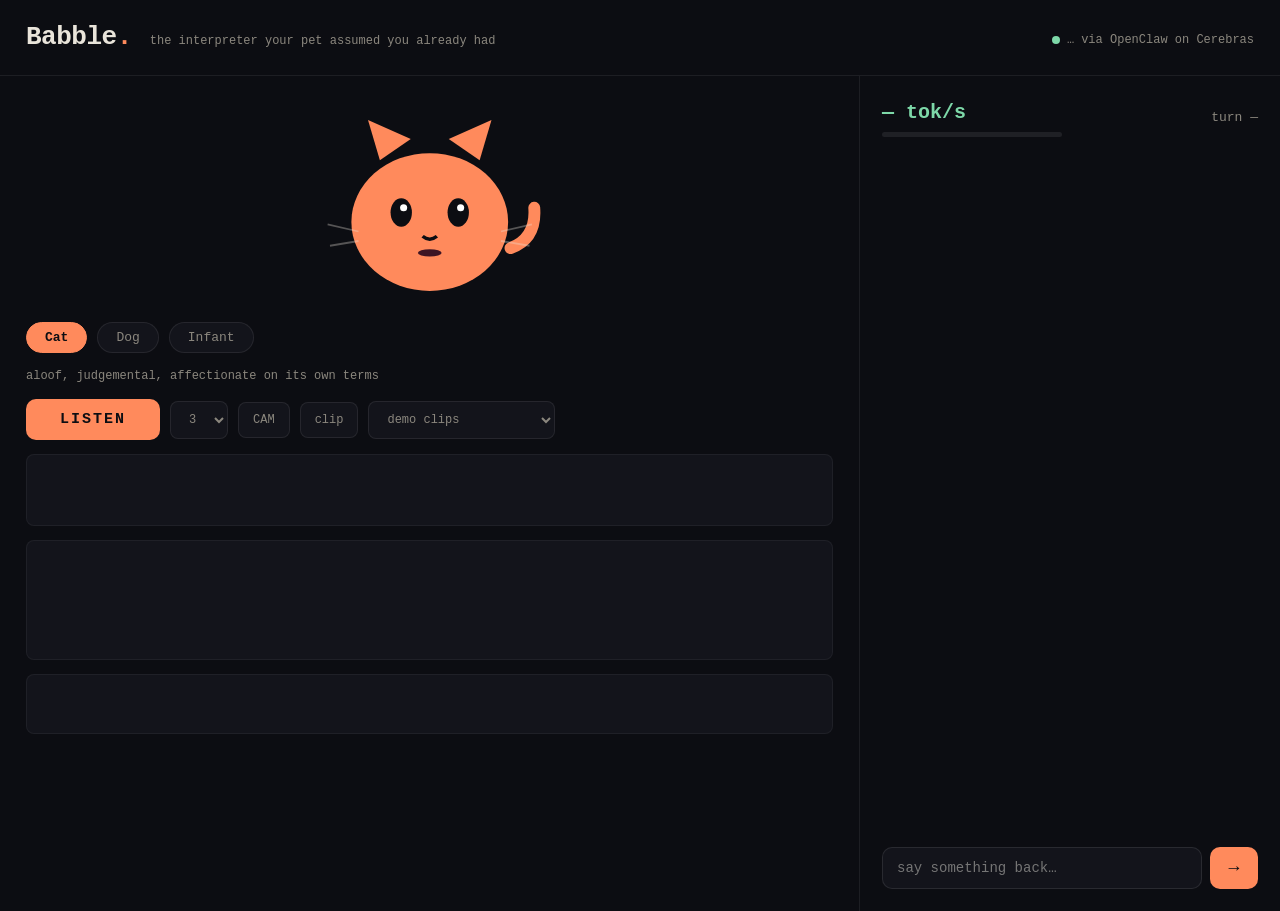
==== index.html @ ba6d20ee "babble: scaffold — server, booth UI, acoustics, vocalizer, agent workspace, clips" ====
<!doctype html>
<html lang="en">
<head>
<meta charset="utf-8" />
<meta name="viewport" content="width=device-width, initial-scale=1" />
<title>Babble — the interspecies interpreter</title>
<link rel="stylesheet" href="style.css" />
</head>
<body>
<header>
  <div class="brand">Babble<span class="dot">.</span></div>
  <div class="tag">the interpreter your pet assumed you already had</div>
  <div class="engine">
    <span class="live"></span>
    <span id="model">…</span> via OpenClaw on Cerebras
  </div>
</header>

<main>
  <section class="booth">
    <div class="stage">
      <svg id="avatar" data-species="cat" viewBox="0 0 200 160">
        <g class="tail"><path d="M168 118 q22 -8 20 -34" fill="none" stroke="currentColor" stroke-width="10" stroke-linecap="round"/></g>
        <g class="ear ear-l"><path d="M58 44 L48 10 L84 26 Z" fill="currentColor"/></g>
        <g class="ear ear-r"><path d="M142 44 L152 10 L116 26 Z" fill="currentColor"/></g>
        <ellipse cx="100" cy="96" rx="66" ry="58" fill="currentColor"/>
        <ellipse cx="76" cy="88" rx="9" ry="12" fill="#0c0d12" class="eye"/>
        <ellipse cx="124" cy="88" rx="9" ry="12" fill="#0c0d12" class="eye"/>
        <circle cx="78" cy="84" r="3" fill="#fff" class="glint"/>
        <circle cx="126" cy="84" r="3" fill="#fff" class="glint"/>
        <path d="M94 108 q6 5 12 0" stroke="#0c0d12" stroke-width="3" fill="none" class="nose"/>
        <ellipse class="mouth" cx="100" cy="122" rx="10" ry="3" fill="#3d1524"/>
        <g class="whiskers" stroke="#e9e4da55" stroke-width="1.5">
          <line x1="40" y1="104" x2="14" y2="98"/><line x1="40" y1="112" x2="16" y2="116"/>
          <line x1="160" y1="104" x2="186" y2="98"/><line x1="160" y1="112" x2="184" y2="116"/>
        </g>
      </svg>
      <video id="camView" muted autoplay playsinline></video>
    </div>

    <div id="speciesRow" class="species-row"></div>
    <div id="persona" class="persona"></div>

    <div class="controls">
      <button id="listen">LISTEN</button>
      <select id="dur"><option>2</option><option selected>3</option><option>5</option></select>
      <button id="cam" title="attach a still frame for posture read">CAM</button>
      <label class="filelabel">clip<input type="file" id="file" accept="audio/*" hidden /></label>
      <select id="democlip">
        <option value="">demo clips</option>
        <option data-s="cat" value="cat-pleading.wav">cat · pleading meow</option>
        <option data-s="cat" value="cat-meow.wav">cat · single meow</option>
        <option data-s="cat" value="cat-meows2.wav">cat · meow run</option>
        <option data-s="dog" value="dog-bark.wav">dog · barking</option>
        <option data-s="dog" value="dog-bark2.wav">dog · bark volley</option>
      </select>
    </div>

    <canvas id="wave" width="640" height="72"></canvas>
    <canvas id="spec" width="640" height="120"></canvas>
    <canvas id="contour" width="640" height="60"></canvas>
  </section>

  <section class="side">
    <div class="telemetry">
      <div><span id="tps">— tok/s</span><div class="bar"><div id="tpsBar"></div></div></div>
      <div class="lat">turn <span id="lat">—</span></div>
    </div>
    <div id="transcript"></div>
    <form id="reply">
      <input id="replyText" placeholder="say something back…" autocomplete="off" />
      <button type="submit">→</button>
    </form>
  </section>
</main>

<script type="module" src="app.js"></script>
</body>
</html>
---- style.css ----
:root {
  --bg: #0c0d12;
  --panel: #13141b;
  --ink: #e9e4da;
  --dim: #8b877e;
  --coral: #ff8a5c;
  --moss: #7dd8a8;
  --mono: "SF Mono", "JetBrains Mono", Menlo, monospace;
}
* { box-sizing: border-box; margin: 0; }
body { background: var(--bg); color: var(--ink); font: 15px/1.5 var(--mono); min-height: 100vh; }

header {
  display: flex; align-items: baseline; gap: 18px;
  padding: 18px 26px; border-bottom: 1px solid #ffffff12;
}
.brand { font-size: 26px; font-weight: 700; letter-spacing: -0.5px; }
.dot { color: var(--coral); }
.tag { color: var(--dim); font-size: 12px; }
.engine { margin-left: auto; color: var(--dim); font-size: 12px; display: flex; align-items: center; gap: 7px; }
.live { width: 8px; height: 8px; border-radius: 50%; background: var(--moss); animation: pulse 1.6s infinite; }
@keyframes pulse { 50% { opacity: 0.35; } }

main { display: grid; grid-template-columns: 1fr 420px; gap: 0; min-height: calc(100vh - 65px); }
.booth { padding: 22px 26px; border-right: 1px solid #ffffff12; display: flex; flex-direction: column; gap: 14px; }
.stage { position: relative; height: 210px; display: flex; justify-content: center; align-items: center; }
#avatar { height: 190px; color: var(--coral); }
#camView { position: absolute; right: 0; bottom: 0; width: 150px; border-radius: 8px; display: none; border: 1px solid #ffffff22; }

#avatar[data-species="dog"] { color: #e0b36a; }
#avatar[data-species="dog"] .ear-l, #avatar[data-species="dog"] .ear-r { transform: scaleY(1.7) translateY(-8px); }
#avatar[data-species="infant"] { color: #a8c6f0; }
#avatar[data-species="infant"] .ear-l, #avatar[data-species="infant"] .ear-r { transform: scale(0.4) translateY(60px); opacity: 0; }
#avatar[data-species="infant"] .whiskers { opacity: 0; }
#avatar[data-species="infant"] .tail { opacity: 0; }

#avatar.speak .mouth, #avatar.vocalize .mouth { animation: mouth 0.28s ease-in-out 6; }
@keyframes mouth { 50% { ry: 9px; } }
#avatar.vocalize .ear-l { animation: perk 0.4s 4; }
#avatar.vocalize .ear-r { animation: perk 0.4s 4 0.06s; }
@keyframes perk { 50% { transform: translateY(-5px) scaleY(1.12); } }
#avatar.speak .tail path { animation: wag 0.5s ease-in-out 3; }
@keyframes wag { 50% { transform: rotate(-14deg); } }
.tail path { transform-origin: 168px 118px; }
.eye { animation: blink 4.4s infinite; }
@keyframes blink { 0%, 93%, 100% { ry: 12px; } 96% { ry: 1.5px; } }

.species-row { display: flex; gap: 10px; }
.species {
  font: 13px var(--mono); padding: 7px 18px; border-radius: 999px;
  background: var(--panel); color: var(--dim); border: 1px solid #ffffff14; cursor: pointer;
}
.species.on { color: var(--bg); background: var(--coral); border-color: var(--coral); font-weight: 700; }
.persona { color: var(--dim); font-size: 12px; }

.controls { display: flex; gap: 10px; align-items: center; }
#listen {
  font: 700 15px var(--mono); letter-spacing: 2px; padding: 12px 34px; border-radius: 10px;
  border: none; background: var(--coral); color: var(--bg); cursor: pointer;
}
#listen.rec { background: #ff4d4d; animation: pulse 0.8s infinite; }
select, .filelabel, #cam {
  font: 12px var(--mono); padding: 10px 14px; border-radius: 8px;
  background: var(--panel); color: var(--dim); border: 1px solid #ffffff14; cursor: pointer;
}
#cam.on { color: var(--moss); border-color: var(--moss); }
.filelabel { display: inline-block; }

canvas { width: 100%; border-radius: 8px; background: var(--panel); border: 1px solid #ffffff0d; }
#wave { height: 72px; } #spec { height: 120px; } #contour { height: 60px; }

.side { display: flex; flex-direction: column; padding: 22px; gap: 14px; }
.telemetry { display: flex; justify-content: space-between; align-items: center; font-size: 13px; }
#tps { font-size: 20px; font-weight: 700; color: var(--moss); }
.bar { width: 180px; height: 5px; background: #ffffff14; border-radius: 3px; margin-top: 4px; }
#tpsBar { height: 100%; width: 0; background: var(--moss); border-radius: 3px; transition: width 0.3s; }
.lat { color: var(--dim); }

#transcript { flex: 1; overflow-y: auto; display: flex; flex-direction: column; gap: 10px; min-height: 200px; }
.msg { padding: 11px 14px; border-radius: 12px; max-width: 92%; }
.msg .meta { font-size: 10.5px; color: var(--dim); margin-bottom: 4px; letter-spacing: 0.4px; }
.msg.animal { background: #1f1520; border: 1px solid #ff8a5c33; align-self: flex-start; }
.msg.human { background: #152018; border: 1px solid #7dd8a833; align-self: flex-end; }
.msg.voc { background: transparent; border: 1px dashed #ffffff22; align-self: flex-end; color: var(--dim); }
.msg.system { align-self: center; color: var(--dim); font-size: 12px; padding: 4px; }
.vocline { font-size: 12px; }

#reply { display: flex; gap: 8px; }
#replyText {
  flex: 1; font: 14px var(--mono); padding: 12px 14px; border-radius: 10px;
  background: var(--panel); color: var(--ink); border: 1px solid #ffffff18; outline: none;
}
#replyText:focus { border-color: var(--coral); }
#reply button {
  font: 18px var(--mono); width: 48px; border-radius: 10px; border: none;
  background: var(--coral); color: var(--bg); cursor: pointer;
}
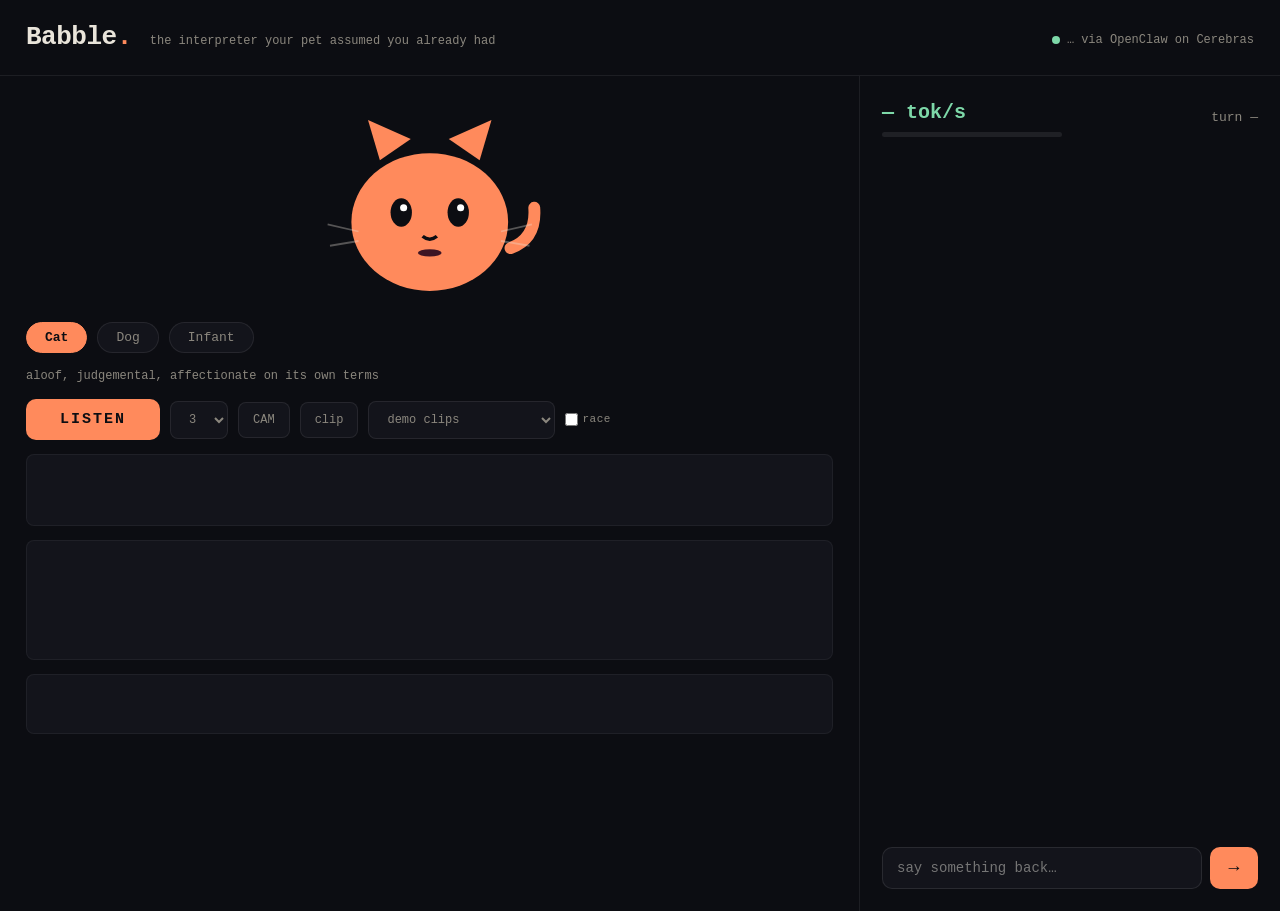
==== commit 440ab795: "add Groq race mode, pre-commit hooks (secrets + JS lint) - /api/compare streams same interpret promp" ====
--- a/index.html
+++ b/index.html
@@ -54,11 +54,13 @@
         <option data-s="dog" value="dog-bark.wav">dog · barking</option>
         <option data-s="dog" value="dog-bark2.wav">dog · bark volley</option>
       </select>
+      <label class="race" title="run the same prompt on Groq alongside Cerebras"><input type="checkbox" id="race" /> race</label>
     </div>
 
     <canvas id="wave" width="640" height="72"></canvas>
     <canvas id="spec" width="640" height="120"></canvas>
     <canvas id="contour" width="640" height="60"></canvas>
+    <div id="queue"></div>
   </section>
 
   <section class="side">
--- a/style.css
+++ b/style.css
@@ -68,6 +68,7 @@
 
 canvas { width: 100%; border-radius: 8px; background: var(--panel); border: 1px solid #ffffff0d; }
 #wave { height: 72px; } #spec { height: 120px; } #contour { height: 60px; }
+#queue { display: none; color: var(--coral); font-size: 12px; letter-spacing: 0.5px; }
 
 .side { display: flex; flex-direction: column; padding: 22px; gap: 14px; }
 .telemetry { display: flex; justify-content: space-between; align-items: center; font-size: 13px; }
@@ -95,3 +96,8 @@
   font: 18px var(--mono); width: 48px; border-radius: 10px; border: none;
   background: var(--coral); color: var(--bg); cursor: pointer;
 }
+
+.msg.rival { background: #12161f; border: 1px solid #5b9dff33; align-self: flex-start; }
+.msg.rival .meta { color: #5b9dff99; }
+label.race { font-size: 11px; color: var(--dim); display: flex; align-items: center; gap: 4px; letter-spacing: 0.5px; cursor: pointer; }
+label.race input { accent-color: #5b9dff; }
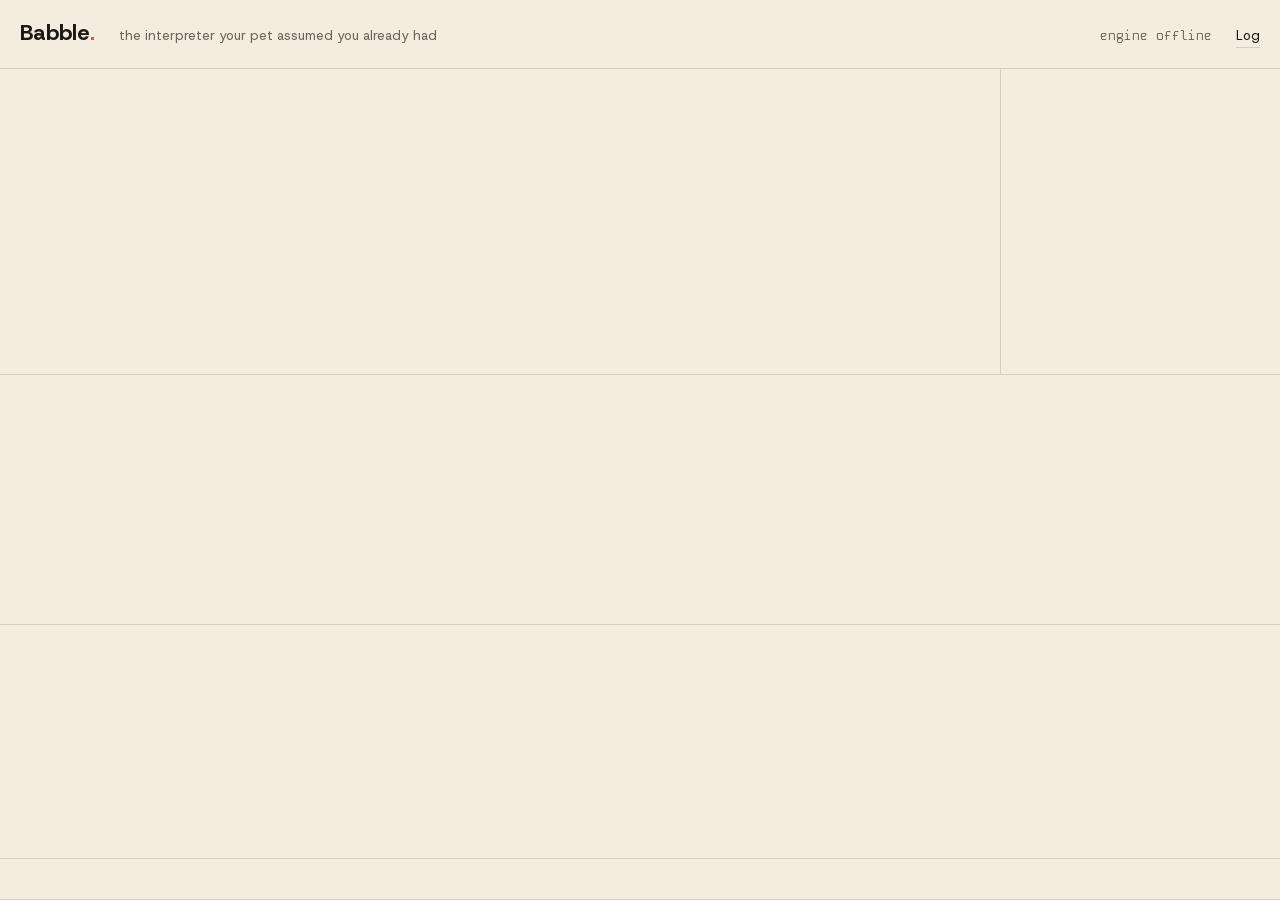
==== commit 35ce1fac: "redesign M0: stage shell, event bus, stub modules, dev harness Gives the other three developers moun" ====
--- a/index.html
+++ b/index.html
@@ -4,78 +4,33 @@
 <meta charset="utf-8" />
 <meta name="viewport" content="width=device-width, initial-scale=1" />
 <title>Babble — the interspecies interpreter</title>
-<link rel="stylesheet" href="style.css" />
+<link rel="stylesheet" href="css/tokens.css" />
+<link rel="stylesheet" href="css/layout.css" />
+<link rel="stylesheet" href="css/character.css" />
+<link rel="stylesheet" href="css/captions.css" />
+<link rel="stylesheet" href="css/ribbon.css" />
+<link rel="stylesheet" href="css/telemetry.css" />
+<link rel="stylesheet" href="css/controls.css" />
+<link rel="stylesheet" href="css/start.css" />
 </head>
-<body>
-<header>
-  <div class="brand">Babble<span class="dot">.</span></div>
-  <div class="tag">the interpreter your pet assumed you already had</div>
-  <div class="engine">
-    <span class="live"></span>
-    <span id="model">…</span> via OpenClaw on Cerebras
-  </div>
-</header>
-
-<main>
-  <section class="booth">
-    <div class="stage">
-      <svg id="avatar" data-species="cat" viewBox="0 0 200 160">
-        <g class="tail"><path d="M168 118 q22 -8 20 -34" fill="none" stroke="currentColor" stroke-width="10" stroke-linecap="round"/></g>
-        <g class="ear ear-l"><path d="M58 44 L48 10 L84 26 Z" fill="currentColor"/></g>
-        <g class="ear ear-r"><path d="M142 44 L152 10 L116 26 Z" fill="currentColor"/></g>
-        <ellipse cx="100" cy="96" rx="66" ry="58" fill="currentColor"/>
-        <ellipse cx="76" cy="88" rx="9" ry="12" fill="#0c0d12" class="eye"/>
-        <ellipse cx="124" cy="88" rx="9" ry="12" fill="#0c0d12" class="eye"/>
-        <circle cx="78" cy="84" r="3" fill="#fff" class="glint"/>
-        <circle cx="126" cy="84" r="3" fill="#fff" class="glint"/>
-        <path d="M94 108 q6 5 12 0" stroke="#0c0d12" stroke-width="3" fill="none" class="nose"/>
-        <ellipse class="mouth" cx="100" cy="122" rx="10" ry="3" fill="#3d1524"/>
-        <g class="whiskers" stroke="#e9e4da55" stroke-width="1.5">
-          <line x1="40" y1="104" x2="14" y2="98"/><line x1="40" y1="112" x2="16" y2="116"/>
-          <line x1="160" y1="104" x2="186" y2="98"/><line x1="160" y1="112" x2="184" y2="116"/>
-        </g>
-      </svg>
-      <video id="camView" muted autoplay playsinline></video>
-    </div>
-
-    <div id="speciesRow" class="species-row"></div>
-    <div id="persona" class="persona"></div>
-
-    <div class="controls">
-      <button id="listen">LISTEN</button>
-      <select id="dur"><option>2</option><option selected>3</option><option>5</option></select>
-      <button id="cam" title="attach a still frame for posture read">CAM</button>
-      <label class="filelabel">clip<input type="file" id="file" accept="audio/*" hidden /></label>
-      <select id="democlip">
-        <option value="">demo clips</option>
-        <option data-s="cat" value="cat-pleading.wav">cat · pleading meow</option>
-        <option data-s="cat" value="cat-meow.wav">cat · single meow</option>
-        <option data-s="cat" value="cat-meows2.wav">cat · meow run</option>
-        <option data-s="dog" value="dog-bark.wav">dog · barking</option>
-        <option data-s="dog" value="dog-bark2.wav">dog · bark volley</option>
-      </select>
-      <label class="race" title="run the same prompt on Groq alongside Cerebras"><input type="checkbox" id="race" /> race</label>
-    </div>
-
-    <canvas id="wave" width="640" height="72"></canvas>
-    <canvas id="spec" width="640" height="120"></canvas>
-    <canvas id="contour" width="640" height="60"></canvas>
-    <div id="queue"></div>
-  </section>
-
-  <section class="side">
-    <div class="telemetry">
-      <div><span id="tps">— tok/s</span><div class="bar"><div id="tpsBar"></div></div></div>
-      <div class="lat">turn <span id="lat">—</span></div>
-    </div>
-    <div id="transcript"></div>
-    <form id="reply">
-      <input id="replyText" placeholder="say something back…" autocomplete="off" />
-      <button type="submit">→</button>
-    </form>
-  </section>
+<body data-state="boot" data-species="cat">
+<div id="start" aria-label="Start screen"></div>
+<main id="stage">
+  <header id="masthead" aria-label="Masthead">
+    <span class="wordmark">Babble<span class="dot">.</span></span>
+    <span class="tagline">the interpreter your pet assumed you already had</span>
+    <span id="engine">…</span>
+    <button id="logToggle" type="button" aria-expanded="false" aria-controls="log">Log</button>
+  </header>
+  <section id="character" aria-label="Character"></section>
+  <section id="captions" aria-label="Captions"></section>
+  <section id="ribbon" aria-label="Sound ribbon"></section>
+  <aside id="telemetry" aria-label="Telemetry"></aside>
+  <nav id="controls" aria-label="Controls"></nav>
+  <aside id="log" aria-label="Conversation log"><h2>Log</h2><ol id="logList"></ol></aside>
+  <video id="camView" muted autoplay playsinline></video>
 </main>
-
+<!-- vendor scripts (Dev D adds gsap here) -->
 <script type="module" src="app.js"></script>
 </body>
 </html>
--- a/css/tokens.css
+++ b/css/tokens.css
@@ -0,0 +1,53 @@
+@font-face {
+  font-family: "Host Grotesk";
+  src: url("../fonts/HostGrotesk-Latin.woff2") format("woff2");
+  font-weight: 300 800;
+  font-display: swap;
+}
+@font-face {
+  font-family: "Kode Mono";
+  src: url("../fonts/kode-mono-latin-400.woff2") format("woff2");
+  font-weight: 400;
+  font-display: swap;
+}
+
+:root {
+  --paper: #f3ecdf;   --paper-2: #e9e0cf;   --rule: rgb(28 26 23 / 14%);
+  --ink: #1c1a17;     --ink-2: #6b645a;
+  --cat: #e4572e;     --dog: #c98a1b;       --infant: #3f7fbf;
+  --rival: #4a4e9e;   --ok: #2f7d5b;        --warn: #b3261e;
+  --signal: var(--cat);
+  --font-display: "Host Grotesk", system-ui, sans-serif;
+  --font-mono: "Kode Mono", ui-monospace, monospace;
+  --step--1: 0.8125rem; --step-0: 1rem; --step-1: 1.375rem;
+  --step-2: 2rem; --step-3: clamp(2.25rem, 5vw, 4.5rem);
+  --ease-out: cubic-bezier(.2,.8,.2,1); --ease-spring: cubic-bezier(.3,1.6,.5,1);
+  --dur-1: 120ms; --dur-2: 240ms; --dur-3: 480ms;
+}
+body[data-species="dog"]    { --signal: var(--dog); }
+body[data-species="infant"] { --signal: var(--infant); }
+
+* { box-sizing: border-box; margin: 0; }
+
+body {
+  background: var(--paper);
+  color: var(--ink);
+  font: var(--step-0)/1.5 var(--font-display);
+}
+
+.visually-hidden {
+  position: absolute;
+  width: 1px;
+  height: 1px;
+  padding: 0;
+  margin: -1px;
+  overflow: hidden;
+  clip: rect(0 0 0 0);
+  white-space: nowrap;
+  border: 0;
+}
+
+:focus-visible {
+  outline: 2px solid var(--ink);
+  outline-offset: 2px;
+}
--- a/css/layout.css
+++ b/css/layout.css
@@ -0,0 +1,163 @@
+#stage {
+  display: grid;
+  gap: 0;
+}
+
+#stage > * {
+  padding: clamp(10px, 2vw, 20px);
+  border-bottom: 1px solid var(--rule);
+}
+
+#masthead {
+  display: flex;
+  align-items: baseline;
+  gap: clamp(12px, 2vw, 24px);
+}
+
+#masthead .wordmark {
+  font: 700 var(--step-1)/1.2 var(--font-display);
+}
+#masthead .wordmark .dot {
+  color: var(--signal);
+}
+#masthead .tagline {
+  color: var(--ink-2);
+  font-size: var(--step--1);
+}
+#masthead #engine {
+  margin-left: auto;
+  font: var(--step--1)/1.4 var(--font-mono);
+  color: var(--ink-2);
+}
+#masthead #logToggle {
+  font: inherit;
+  font-size: var(--step--1);
+  background: none;
+  border: 0;
+  border-bottom: 1px solid var(--rule);
+  color: var(--ink);
+  cursor: pointer;
+  padding: 0 0 1px;
+}
+#masthead #logToggle:hover {
+  border-bottom-color: var(--ink);
+}
+
+#stage,
+#character {
+  position: relative;
+}
+
+#camView {
+  display: none;
+}
+#camView.on {
+  display: block;
+  position: absolute;
+  top: clamp(10px, 2vw, 20px);
+  right: clamp(10px, 2vw, 20px);
+  width: 150px;
+  border-radius: 8px;
+  border: 1px solid var(--rule);
+}
+
+#start {
+  position: fixed;
+  inset: 0;
+  z-index: 10;
+  background: var(--paper);
+  display: none;
+}
+body[data-state="boot"] #start {
+  display: block;
+}
+
+#log {
+  position: fixed;
+  right: 0;
+  top: 0;
+  bottom: 0;
+  width: min(380px, 92vw);
+  background: var(--paper-2);
+  border-left: 1px solid var(--rule);
+  transform: translateX(100%);
+  transition: transform var(--dur-2) var(--ease-out);
+  padding: clamp(12px, 2vw, 20px);
+  overflow-y: auto;
+  z-index: 20;
+}
+#log.open {
+  transform: translateX(0);
+}
+#log h2 {
+  font-size: var(--step-0);
+  margin-bottom: 0.75em;
+}
+#logList {
+  padding-left: 1.4em;
+  font-size: var(--step--1);
+}
+#logList li {
+  margin-bottom: 0.6em;
+}
+
+@media (min-width: 900px) {
+  body {
+    overflow: hidden;
+  }
+  #stage {
+    height: 100dvh;
+    grid-template-columns: 1fr 1fr minmax(220px, 280px);
+    grid-template-rows: auto 34vh 1fr 26vh auto;
+    grid-template-areas:
+      "masthead masthead masthead"
+      "character character telemetry"
+      "captions captions captions"
+      "ribbon ribbon ribbon"
+      "controls controls controls";
+  }
+  #masthead  { grid-area: masthead; }
+  #character { grid-area: character; }
+  #telemetry { grid-area: telemetry; border-left: 1px solid var(--rule); }
+  #captions  { grid-area: captions; }
+  #ribbon    { grid-area: ribbon; }
+  #controls  { grid-area: controls; }
+}
+
+@media (max-width: 899.98px) {
+  #stage {
+    grid-template-columns: 1fr;
+    grid-template-areas:
+      "masthead"
+      "character"
+      "captions"
+      "telemetry"
+      "ribbon"
+      "controls";
+  }
+  #masthead  { grid-area: masthead; }
+  #character { grid-area: character; }
+  #captions  { grid-area: captions; }
+  #telemetry { grid-area: telemetry; }
+  #ribbon    { grid-area: ribbon; }
+  #character { min-height: 38dvh; }
+  #captions  { min-height: 22dvh; }
+  #ribbon    { min-height: 24dvh; }
+  #controls {
+    grid-area: controls;
+    position: sticky;
+    bottom: 0;
+    background: var(--paper);
+    border-top: 1px solid var(--rule);
+  }
+  #masthead .tagline {
+    display: none;
+  }
+}
+
+@media (prefers-reduced-motion: reduce) {
+  *, *::before, *::after {
+    transition: none !important;
+    animation: none !important;
+  }
+}
--- a/css/character.css
+++ b/css/character.css
@@ -0,0 +1 @@
+/* character — Dev C */
--- a/css/captions.css
+++ b/css/captions.css
@@ -0,0 +1 @@
+/* captions — Dev D */
--- a/css/ribbon.css
+++ b/css/ribbon.css
@@ -0,0 +1 @@
+/* ribbon — Dev B */
--- a/css/telemetry.css
+++ b/css/telemetry.css
@@ -0,0 +1 @@
+/* telemetry — Dev B */
--- a/css/controls.css
+++ b/css/controls.css
@@ -0,0 +1 @@
+/* controls — Dev D */
--- a/css/start.css
+++ b/css/start.css
@@ -0,0 +1 @@
+/* start — Dev D */
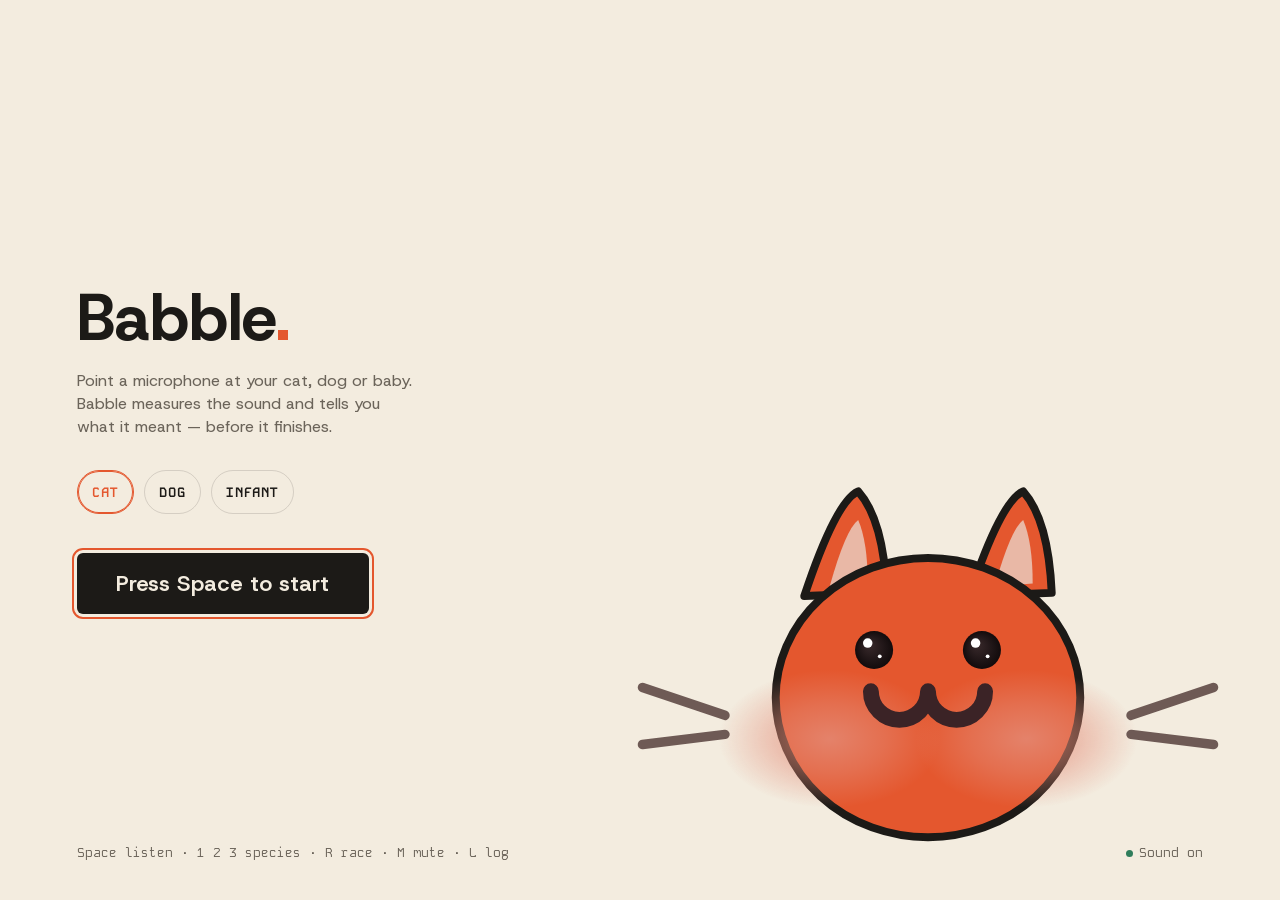
==== commit 119371b6: "checkpoint: captions, start screen, controls + integration fixes Work-in-progress snapshot of the in" ====
--- a/index.html
+++ b/index.html
@@ -30,7 +30,6 @@
   <aside id="log" aria-label="Conversation log"><h2>Log</h2><ol id="logList"></ol></aside>
   <video id="camView" muted autoplay playsinline></video>
 </main>
-<!-- vendor scripts (Dev D adds gsap here) -->
 <script type="module" src="app.js"></script>
 </body>
 </html>
--- a/css/layout.css
+++ b/css/layout.css
@@ -6,6 +6,11 @@
 #stage > * {
   padding: clamp(10px, 2vw, 20px);
   border-bottom: 1px solid var(--rule);
+  min-height: 0;
+}
+
+#masthead, #character, #captions, #ribbon, #telemetry {
+  overflow: hidden;
 }
 
 #masthead {
@@ -108,7 +113,7 @@
   #stage {
     height: 100dvh;
     grid-template-columns: 1fr 1fr minmax(220px, 280px);
-    grid-template-rows: auto 34vh 1fr 26vh auto;
+    grid-template-rows: auto minmax(0, 26vh) minmax(0, 1fr) minmax(0, 32vh) auto;
     grid-template-areas:
       "masthead masthead masthead"
       "character character telemetry"
@@ -122,6 +127,10 @@
   #captions  { grid-area: captions; }
   #ribbon    { grid-area: ribbon; }
   #controls  { grid-area: controls; }
+}
+
+@media (max-width: 1100px) {
+  #masthead .tagline { display: none; }
 }
 
 @media (max-width: 899.98px) {
@@ -140,7 +149,7 @@
   #captions  { grid-area: captions; }
   #telemetry { grid-area: telemetry; }
   #ribbon    { grid-area: ribbon; }
-  #character { min-height: 38dvh; }
+  #character { height: 38dvh; }
   #captions  { min-height: 22dvh; }
   #ribbon    { min-height: 24dvh; }
   #controls {
--- a/css/character.css
+++ b/css/character.css
@@ -1 +1,16 @@
-/* character — Dev C */
+/* character — Dev C (docs/redesign/dev-c-character.md).
+   The canvas fills #character; the module sizes itself, so CSS only frames it. */
+
+#character {
+  display: grid;
+  place-items: center;
+  min-height: 0;
+}
+
+#character canvas,
+.start-pane canvas {
+  display: block;
+  width: 100%;
+  height: 100%;
+  touch-action: none;
+}
--- a/css/captions.css
+++ b/css/captions.css
@@ -1 +1,237 @@
-/* captions — Dev D */
+/* captions — Dev D. The translation as large type the sound turns into. */
+
+#captions {
+  min-height: 0;
+  container-type: size;
+  display: flex;
+  flex-direction: column;
+  justify-content: center;
+  overflow: hidden;
+}
+
+.cap-lanes {
+  display: grid;
+  grid-template-columns: 1fr;
+  gap: clamp(12px, 2vw, 24px);
+  min-height: 0;
+  flex: 1;
+  align-items: center;
+}
+#captions[data-race="on"] .cap-lanes {
+  grid-template-columns: 1fr 1fr;
+}
+#captions[data-race="on"] .cap-lane[data-lane="groq"] {
+  border-left: 1px solid var(--rule);
+  padding-left: clamp(12px, 2vw, 24px);
+}
+
+.cap-lane {
+  min-width: 0;
+  min-height: 0;
+  display: flex;
+  flex-direction: column;
+  max-height: 100%;
+}
+.cap-lane[data-lane="groq"] { --lane-accent: var(--rival); }
+.cap-lane[data-lane="cerebras"] { --lane-accent: var(--signal); }
+.cap-lane[hidden] { display: none; }
+
+.cap-head {
+  font-family: var(--font-mono);
+  font-size: var(--step--1);
+  text-transform: uppercase;
+  letter-spacing: 0.06em;
+  color: var(--ink);
+  opacity: 0;
+  transition: opacity var(--dur-1) var(--ease-out);
+  white-space: nowrap;
+  overflow: hidden;
+  text-overflow: ellipsis;
+}
+.cap-lane.has-header .cap-head { opacity: 1; }
+.cap-head .cap-conf { color: var(--ink-2); }
+
+.cap-label {
+  font-family: var(--font-mono);
+  font-size: var(--step--1);
+  color: var(--ink-2);
+  margin-top: 0.15em;
+  display: flex;
+  gap: 0.8em;
+  align-items: baseline;
+}
+.cap-tag {
+  border: 1px solid var(--ink-2);
+  border-radius: 3px;
+  padding: 0 0.4em;
+  font-size: 0.85em;
+  letter-spacing: 0.06em;
+}
+.cap-flag { color: var(--lane-accent, var(--signal)); }
+
+.cap-utt {
+  overflow: hidden;
+  display: flex;
+  flex-direction: column;
+  justify-content: flex-end;
+  flex: 1;
+  min-height: 1.1em;
+  font-family: var(--font-display);
+  font-weight: 600;
+  font-size: max(1.5rem, min(var(--step-3), calc((100cqh - 3.75rem) / 2.3)));
+  line-height: 1.05;
+  color: var(--ink);
+  margin-top: 0.1em;
+}
+.cap-utt-in {
+  max-width: 22ch;
+  transition: transform 0.22s var(--ease-out);
+}
+#captions[data-race="on"] .cap-utt-in { max-width: 18ch; }
+#captions[data-race="on"] .cap-reply {
+  display: flex;
+  gap: 1.2em;
+  align-items: baseline;
+  justify-content: flex-end;
+  white-space: nowrap;
+  overflow: hidden;
+}
+#captions[data-race="on"] .cap-glosses { margin-top: 0; }
+
+.cap-word { display: inline-block; white-space: pre; }
+.cap-ch { position: relative; opacity: 0; transition: opacity 0.15s ease-out; }
+.cap-ch.on { opacity: 1; }
+.cap-bar {
+  position: absolute;
+  left: 50%;
+  bottom: 0.35em;
+  width: 0.09em;
+  min-width: 2px;
+  border-radius: 0.05em;
+  background: var(--lane-accent, var(--signal));
+  transform: translateX(-50%) scaleY(0);
+  transform-origin: 50% 50%;
+  transition: transform 0.18s ease-in-out;
+}
+.cap-bar.grown {
+  transform: translateX(-50%) scaleY(1);
+  transition: transform 0.1s ease-out;
+}
+.cap-bar.grown.flick {
+  transition: none;
+  animation: cap-flick 0.16s ease-in-out infinite alternate;
+}
+.cap-bar.done {
+  transform: translateX(-50%) scaleY(0);
+  transition: transform 0.18s ease-in-out;
+}
+.cap-bar.blip {
+  transition: transform 0.06s ease-out;
+}
+@keyframes cap-flick {
+  from { transform: translateX(-50%) scaleY(0.7); }
+  to   { transform: translateX(-50%) scaleY(1.1); }
+}
+
+.cap-status {
+  font-family: var(--font-mono);
+  font-size: var(--step--1);
+  color: var(--ink-2);
+  margin-top: 0.4em;
+  min-height: 1.2em;
+}
+.cap-status .cap-line { display: block; }
+.cap-status .cap-line.swap-in { animation: cap-line-in 0.25s var(--ease-out); }
+@keyframes cap-line-in {
+  from { opacity: 0; transform: translateY(0.4em); }
+  to { opacity: 1; transform: none; }
+}
+.cap-elapsed { color: var(--ink); }
+.cap-error { color: var(--warn); }
+.cap-notice { color: var(--ink-2); }
+
+.cap-retry {
+  font: inherit;
+  font-size: var(--step--1);
+  margin-left: 0.8em;
+  background: none;
+  border: 1px solid var(--ink);
+  border-radius: 3px;
+  padding: 0.15em 0.7em;
+  cursor: pointer;
+  color: var(--ink);
+}
+.cap-retry:hover { background: var(--ink); color: var(--paper); }
+
+.cap-breathe { display: flex; gap: 3px; align-items: flex-end; height: 0.9em; }
+.cap-breathe i {
+  width: 3px; background: var(--signal); display: block;
+  animation: cap-breathe 1.1s ease-in-out infinite;
+}
+.cap-breathe i:nth-child(2n) { animation-delay: 0.15s; }
+.cap-breathe i:nth-child(3n) { animation-delay: 0.3s; }
+.cap-breathe i:nth-child(4n) { animation-delay: 0.45s; }
+@keyframes cap-breathe {
+  0%, 100% { height: 0.2em; }
+  50% { height: 0.8em; }
+}
+
+.cap-prompt {
+  font-family: var(--font-display);
+  font-size: var(--step-0);
+  color: var(--ink-2);
+}
+
+.cap-reply {
+  margin-top: clamp(8px, 1.5vw, 16px);
+  text-align: right;
+  font-family: var(--font-display);
+}
+.cap-reply .you {
+  font-size: var(--step-1);
+  color: var(--ink);
+}
+.cap-reply .you b {
+  font-family: var(--font-mono);
+  font-weight: 400;
+  font-size: var(--step--1);
+  color: var(--ink-2);
+  text-transform: uppercase;
+  letter-spacing: 0.06em;
+  margin-right: 0.6em;
+}
+.cap-glosses {
+  font-family: var(--font-mono);
+  font-size: var(--step--1);
+  color: var(--signal);
+  margin-top: 0.3em;
+}
+.cap-glosses span { opacity: 0; transition: opacity 0.2s ease-out; }
+.cap-glosses span.on { opacity: 1; }
+
+.visually-hidden {
+  position: absolute !important;
+  width: 1px; height: 1px;
+  clip-path: inset(50%);
+  overflow: hidden;
+  white-space: nowrap;
+}
+
+@media (max-width: 899.98px) {
+  #captions { min-height: 22dvh; }
+  .cap-utt { font-size: var(--step-2); }
+  #captions[data-race="on"] .cap-lanes { grid-template-columns: 1fr; }
+  #captions[data-race="on"] .cap-lane[data-lane="groq"] {
+    border-left: 0;
+    border-top: 1px solid var(--rule);
+    padding-left: 0;
+    padding-top: 10px;
+  }
+}
+
+@media (prefers-reduced-motion: reduce) {
+  .cap-ch { transition: none; opacity: 1; }
+  .cap-bar { display: none; }
+  .cap-status .cap-line.swap-in { animation: none; }
+  .cap-breathe i { animation: none; height: 0.5em; }
+}
--- a/css/ribbon.css
+++ b/css/ribbon.css
@@ -1 +1,32 @@
-/* ribbon — Dev B */
+/* Sound ribbon — Dev B. Lower-third stage: the DSP picture, large and annotated. */
+
+#ribbon {
+  min-height: 0;
+  height: 100%;
+  padding-top: 8px !important;
+  padding-bottom: 8px !important;
+}
+
+.ribbon-canvas {
+  display: block;
+  width: 100%;
+  height: 100%;
+  border: 1px solid var(--rule);
+  border-radius: 3px;
+  background: var(--paper);
+}
+
+body[data-state="queued"] #ribbon .ribbon-canvas,
+body[data-state="streaming"] #ribbon .ribbon-canvas {
+  border-left: 2px solid var(--signal);
+}
+
+@media (max-width: 899.98px) {
+  #ribbon { min-height: 24dvh; height: auto; }
+}
+
+@media (prefers-reduced-motion: reduce) {
+  #ribbon .ribbon-canvas {
+    border-left-width: 1px;
+  }
+}
--- a/css/telemetry.css
+++ b/css/telemetry.css
@@ -1 +1,31 @@
-/* telemetry — Dev B */
+/* Speed telemetry — Dev B. Dot-matrix figure + mono DOM text. */
+
+#telemetry {
+  min-height: 0;
+  display: flex;
+  flex-direction: column;
+  gap: 8px;
+}
+
+.telemetry-canvas {
+  display: block;
+  width: 100%;
+  height: 84px;
+  flex: none;
+  border: 1px solid var(--rule);
+  border-radius: 3px;
+  background: var(--paper-2);
+}
+
+.telemetry-text {
+  font: var(--step--1)/1.55 var(--font-mono);
+  color: var(--ink-2);
+  min-height: 2.6em;
+}
+.telemetry-text div { min-height: 1.3em; white-space: nowrap; overflow: hidden; text-overflow: ellipsis; }
+
+@media (max-width: 899.98px) {
+  #telemetry { flex-direction: row; align-items: center; }
+  .telemetry-canvas { width: 46%; height: 64px; }
+  .telemetry-text { min-height: 0; }
+}
--- a/css/controls.css
+++ b/css/controls.css
@@ -1 +1,263 @@
-/* controls — Dev D */
+/* controls — Dev D. The control row: three groups + reply, sheet on phone. */
+
+#controls {
+  min-height: 0;
+  overflow: visible;
+  display: flex;
+  align-items: center;
+  flex-wrap: wrap;
+  gap: 8px 18px;
+}
+
+@media (max-width: 1199.98px) {
+  #controls { align-items: stretch; flex-direction: column; justify-content: center; }
+  .ctl-reply { flex: 0 1 auto; }
+}
+
+.ctl-main {
+  display: flex;
+  align-items: center;
+  gap: clamp(14px, 2vw, 28px);
+  flex-wrap: wrap;
+}
+.ctl-group {
+  display: flex;
+  align-items: center;
+  gap: 8px;
+}
+.ctl-group + .ctl-group { border-left: 1px solid var(--rule); padding-left: clamp(14px, 2vw, 28px); }
+
+.ctl-listen {
+  position: relative;
+  display: inline-flex;
+  align-items: center;
+  justify-content: center;
+  gap: 10px;
+  min-height: 52px;
+  min-width: 140px;
+  padding: 0 26px;
+  border: 0;
+  border-radius: 8px;
+  background: var(--ink);
+  color: var(--paper);
+  font: 600 var(--step-0)/1 var(--font-display);
+  cursor: pointer;
+  transition: transform var(--dur-1) var(--ease-spring), opacity var(--dur-1);
+}
+.ctl-listen:hover:not(:disabled) { transform: translateY(-1px); }
+.ctl-listen:active:not(:disabled) { transform: translateY(1px); }
+.ctl-listen:disabled { opacity: 0.5; cursor: default; }
+.ctl-listen.on { background: var(--signal); }
+.ctl-ring {
+  width: 22px; height: 22px;
+  display: none;
+  transform: rotate(-90deg);
+}
+.ctl-ring circle {
+  fill: none;
+  stroke: var(--paper);
+  stroke-width: 3;
+}
+.ctl-listen.on .ctl-ring { display: block; }
+
+.ctl-btn {
+  min-height: 44px;
+  padding: 0 16px;
+  border: 1px solid var(--rule);
+  border-radius: 7px;
+  background: none;
+  color: var(--ink);
+  font: var(--step--1)/1 var(--font-mono);
+  cursor: pointer;
+  transition: border-color var(--dur-1), background var(--dur-1);
+}
+.ctl-btn:hover:not(:disabled) { border-color: var(--ink); }
+.ctl-btn:active:not(:disabled) { background: var(--paper-2); }
+.ctl-btn:disabled { opacity: 0.5; cursor: default; }
+.ctl-btn[aria-pressed="true"] {
+  border-color: var(--signal);
+  color: var(--signal);
+  box-shadow: inset 0 0 0 1px var(--signal);
+}
+
+.ctl-seg {
+  display: inline-flex;
+  border: 1px solid var(--rule);
+  border-radius: 7px;
+  overflow: hidden;
+}
+.ctl-segbtn {
+  min-height: 44px;
+  padding: 0 12px;
+  border: 0;
+  border-right: 1px solid var(--rule);
+  background: none;
+  font: var(--step--1)/1 var(--font-mono);
+  color: var(--ink-2);
+  cursor: pointer;
+  text-transform: capitalize;
+}
+.ctl-segbtn:last-child { border-right: 0; }
+.ctl-segbtn:hover { color: var(--ink); }
+.ctl-segbtn[aria-pressed="true"] { color: var(--ink); background: var(--paper-2); }
+.ctl-species .ctl-segbtn[data-sp="cat"][aria-pressed="true"] { color: var(--cat); box-shadow: inset 0 -2px 0 var(--cat); }
+.ctl-species .ctl-segbtn[data-sp="dog"][aria-pressed="true"] { color: var(--dog); box-shadow: inset 0 -2px 0 var(--dog); }
+.ctl-species .ctl-segbtn[data-sp="infant"][aria-pressed="true"] { color: var(--infant); box-shadow: inset 0 -2px 0 var(--infant); }
+
+.ctl-switch {
+  display: inline-flex;
+  align-items: center;
+  gap: 9px;
+  min-height: 44px;
+  padding: 0 4px;
+  border: 0;
+  background: none;
+  font: var(--step--1)/1 var(--font-mono);
+  color: var(--ink);
+  cursor: pointer;
+}
+.ctl-switch-track {
+  width: 44px; height: 24px;
+  border: 1px solid var(--ink-2);
+  border-radius: 999px;
+  position: relative;
+  transition: background var(--dur-1), border-color var(--dur-1);
+  flex: none;
+}
+.ctl-switch-thumb {
+  position: absolute;
+  left: 2px; top: 2px;
+  width: 18px; height: 18px;
+  border-radius: 50%;
+  background: var(--ink);
+}
+.ctl-switch.on .ctl-switch-track { background: var(--rival); border-color: var(--rival); }
+.ctl-switch.on .ctl-switch-thumb { background: var(--paper); }
+
+.ctl-reply {
+  display: flex;
+  gap: 8px;
+}
+.ctl-input {
+  flex: 1;
+  min-width: 0;
+  min-height: 44px;
+  border: 1px solid var(--rule);
+  border-radius: 7px;
+  background: var(--paper);
+  padding: 0 14px;
+  font: var(--step-0)/1 var(--font-display);
+  color: var(--ink);
+}
+.ctl-input::placeholder { color: var(--ink-2); }
+.ctl-input:disabled { opacity: 0.55; }
+.ctl-send {
+  min-height: 44px;
+  padding: 0 20px;
+  border: 1px solid var(--ink);
+  border-radius: 7px;
+  background: var(--ink);
+  color: var(--paper);
+  font: 600 var(--step--1)/1 var(--font-mono);
+  cursor: pointer;
+}
+.ctl-send:disabled { opacity: 0.5; cursor: default; }
+.ctl-send:hover:not(:disabled) { background: var(--signal); border-color: var(--signal); }
+
+.ctl-menu {
+  position: fixed;
+  z-index: 30;
+  min-width: 220px;
+  background: var(--paper);
+  border: 1px solid var(--ink);
+  border-radius: 8px;
+  padding: 6px;
+  box-shadow: 0 8px 30px rgb(28 26 23 / 18%);
+  display: flex;
+  flex-direction: column;
+}
+.ctl-menuitem {
+  min-height: 44px;
+  text-align: left;
+  border: 0;
+  background: none;
+  padding: 0 12px;
+  border-radius: 5px;
+  font: var(--step--1)/1.3 var(--font-mono);
+  color: var(--ink);
+  cursor: pointer;
+}
+.ctl-menuitem:hover, .ctl-menuitem:focus-visible { background: var(--paper-2); }
+
+.ctl-bar { display: none; }
+.ctl-sheet {
+  position: fixed;
+  inset: 0;
+  z-index: 30;
+  background: rgb(28 26 23 / 35%);
+  display: flex;
+  align-items: flex-end;
+}
+.ctl-sheet-in {
+  width: 100%;
+  background: var(--paper);
+  border-top: 1px solid var(--ink);
+  border-radius: 14px 14px 0 0;
+  padding: 18px clamp(16px, 4vw, 28px) 28px;
+  display: flex;
+  flex-direction: column;
+  gap: 14px;
+}
+.ctl-sheet-title {
+  font: var(--step--1)/1 var(--font-mono);
+  text-transform: uppercase;
+  letter-spacing: 0.06em;
+  color: var(--ink-2);
+}
+.ctl-sheet-body {
+  display: flex;
+  flex-wrap: wrap;
+  gap: 10px;
+  align-items: center;
+}
+
+.ctl-btn:focus-visible,
+.ctl-listen:focus-visible,
+.ctl-segbtn:focus-visible,
+.ctl-switch:focus-visible,
+.ctl-send:focus-visible,
+.ctl-menuitem:focus-visible,
+.ctl-input:focus-visible {
+  outline: 2px solid var(--signal);
+  outline-offset: 2px;
+}
+
+@media (max-width: 899.98px) {
+  .ctl-main { display: none; }
+  .ctl-bar {
+    display: grid;
+    grid-template-columns: 1fr auto auto;
+    gap: 8px;
+  }
+  .ctl-listen-m { min-width: 0; width: 100%; }
+  #controls {
+    position: sticky;
+    bottom: 0;
+    background: var(--paper);
+    z-index: 5;
+  }
+}
+
+.ctl-menu[hidden], .ctl-sheet[hidden] { display: none; }
+
+@media (min-width: 1200px) {
+  .ctl-main { gap: 12px; flex-wrap: nowrap; }
+  .ctl-group { gap: 6px; }
+  .ctl-group + .ctl-group { padding-left: 12px; }
+  .ctl-reply { flex: 1 1 140px; }
+  .ctl-listen { padding: 0 18px; }
+  .ctl-btn { padding: 0 10px; }
+  .ctl-segbtn { padding: 0 8px; }
+  .ctl-switch { padding: 0 4px; }
+  .ctl-input { padding: 0 10px; }
+}
--- a/css/start.css
+++ b/css/start.css
@@ -1 +1,132 @@
-/* start — Dev D */
+/* start — Dev D. The first ten seconds. */
+
+#start .start-dialog {
+  position: absolute;
+  inset: 0;
+  display: flex;
+  flex-direction: column;
+  justify-content: center;
+  align-items: flex-start;
+  padding: clamp(20px, 6vw, 90px);
+  background: var(--paper);
+  transition: opacity var(--dur-3) var(--ease-out), visibility var(--dur-3);
+}
+#start .start-dialog.out {
+  opacity: 0;
+  visibility: hidden;
+  pointer-events: none;
+}
+
+#start .start-mark {
+  font: 700 var(--step-3)/1 var(--font-display);
+  color: var(--ink);
+  margin: 0;
+}
+#start .start-mark i { color: var(--signal); font-style: normal; }
+
+#start .start-line {
+  font: var(--step-0)/1.45 var(--font-display);
+  color: var(--ink-2);
+  max-width: 34ch;
+  margin: 1.2em 0 2em;
+}
+
+#start .start-chips {
+  display: flex;
+  gap: 10px;
+  margin-bottom: 2.4em;
+}
+#start .start-chip {
+  font: 600 var(--step--1)/1 var(--font-mono);
+  text-transform: uppercase;
+  letter-spacing: 0.06em;
+  border: 1px solid var(--rule);
+  border-radius: 999px;
+  background: none;
+  color: var(--ink);
+  padding: 0.7em 1.1em;
+  cursor: pointer;
+  min-height: 44px;
+}
+#start .start-chip[data-sp="cat"] { --chip: var(--cat); }
+#start .start-chip[data-sp="dog"] { --chip: var(--dog); }
+#start .start-chip[data-sp="infant"] { --chip: var(--infant); }
+#start .start-chip[aria-pressed="true"] {
+  border-color: var(--chip);
+  color: var(--chip);
+  box-shadow: inset 0 0 0 1px var(--chip);
+}
+#start .start-chip:hover { border-color: var(--chip); }
+
+#start .start-btn {
+  font: 600 var(--step-1)/1 var(--font-display);
+  background: var(--ink);
+  color: var(--paper);
+  border: 0;
+  border-radius: 6px;
+  padding: 0.9em 1.8em;
+  min-height: 56px;
+  cursor: pointer;
+  transition: transform var(--dur-1) var(--ease-spring), background var(--dur-1);
+}
+#start .start-btn:hover:not(:disabled) { transform: translateY(-1px); }
+#start .start-btn:active:not(:disabled) { transform: translateY(1px); }
+#start .start-btn:disabled { opacity: 0.45; cursor: default; }
+#start .start-btn:focus-visible,
+#start .start-chip:focus-visible {
+  outline: 2px solid var(--signal);
+  outline-offset: 3px;
+}
+
+#start .start-legend {
+  position: absolute;
+  left: clamp(20px, 6vw, 90px);
+  bottom: clamp(16px, 4vw, 36px);
+  font: var(--step--1)/1.6 var(--font-mono);
+  color: var(--ink-2);
+}
+#start .start-sound {
+  position: absolute;
+  right: clamp(20px, 6vw, 90px);
+  bottom: clamp(16px, 4vw, 36px);
+  font: var(--step--1)/1.6 var(--font-mono);
+  color: var(--ink-2);
+}
+#start .start-sound::before {
+  content: "";
+  display: inline-block;
+  width: 0.55em; height: 0.55em;
+  border-radius: 50%;
+  background: var(--ok);
+  margin-right: 0.5em;
+  vertical-align: baseline;
+}
+
+#start .start-pane {
+  position: absolute;
+  right: 0;
+  bottom: 0;
+  width: 55%;
+  height: min(62%, 460px);
+  pointer-events: none;
+  overflow: hidden;
+}
+#start .start-pane .char-canvas { align-items: flex-end; }
+@media (min-width: 900px) {
+  #start .start-dialog { padding-right: 56%; }
+}
+@media (max-width: 899.98px) {
+  #start .start-dialog { justify-content: flex-start; padding-top: 8px; }
+  #start .start-pane {
+    position: relative;
+    width: 100%;
+    height: 30dvh;
+    order: -1;
+    margin-bottom: 4px;
+    flex: none;
+  }
+}
+
+@media (prefers-reduced-motion: reduce) {
+  #start .start-dialog { transition: none; }
+}
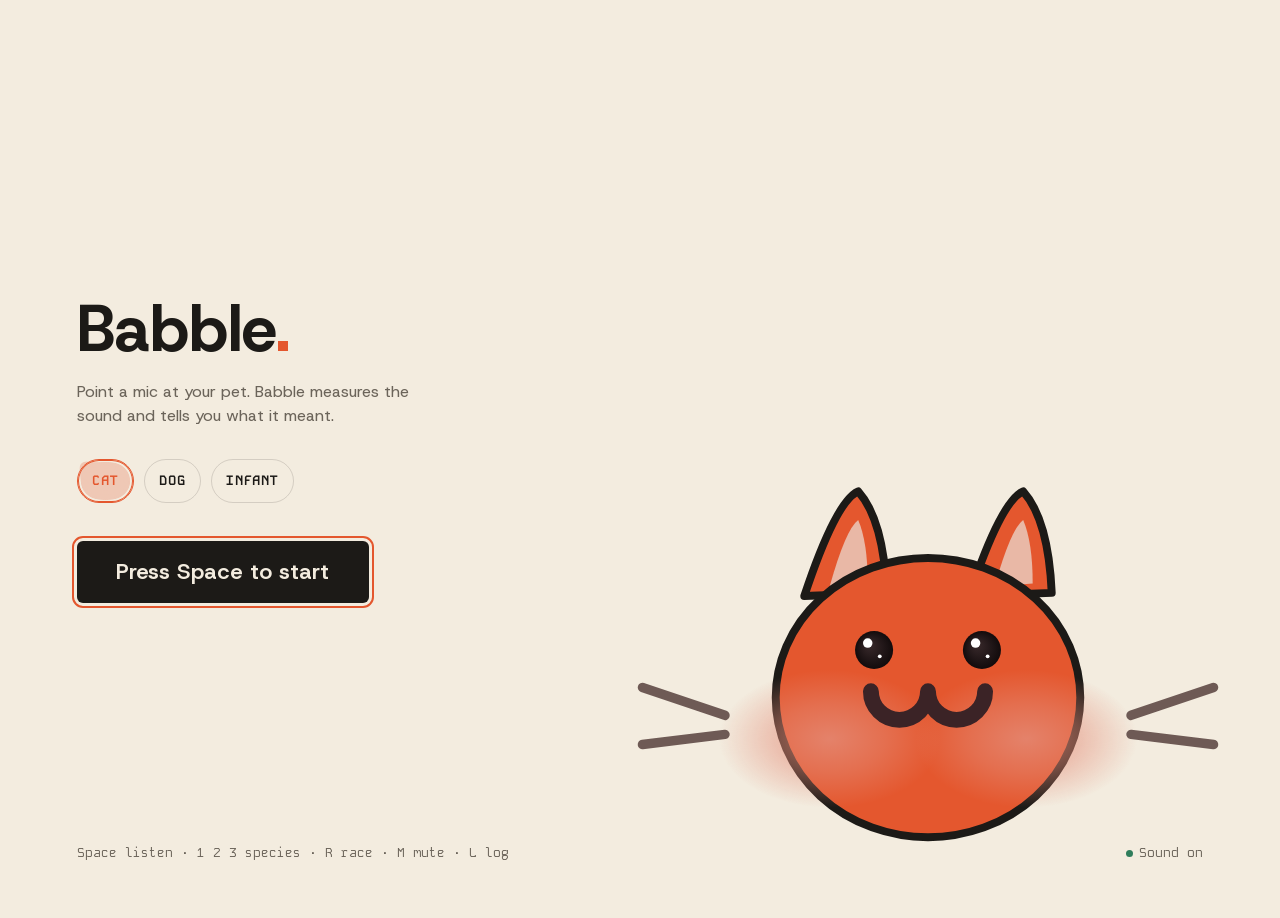
==== commit b1c51393: "land the GooeyStickyMenu stretch item plus entrance and verdict polish The species switcher now has " ====
--- a/index.html
+++ b/index.html
@@ -10,6 +10,7 @@
 <link rel="stylesheet" href="css/captions.css" />
 <link rel="stylesheet" href="css/ribbon.css" />
 <link rel="stylesheet" href="css/telemetry.css" />
+<link rel="stylesheet" href="css/goo.css" />
 <link rel="stylesheet" href="css/controls.css" />
 <link rel="stylesheet" href="css/start.css" />
 </head>
--- a/css/layout.css
+++ b/css/layout.css
@@ -51,6 +51,29 @@
 #stage,
 #character {
   position: relative;
+}
+
+/* One-time stage entrance: while the start dialog is up (state boot), the
+   stage sits hidden below the fold of the dialog; when it lifts, each piece
+   lands in sequence. Gated on the dialog's presence so the dev harness
+   (no start screen, same boot state) is never hidden. */
+body[data-state="boot"]:has(> #start .start-dialog) #stage > * {
+  opacity: 0;
+  transform: translateY(18px);
+}
+body[data-state="boot"]:has(> #start .start-dialog) #character {
+  transform: translateY(10px) scale(0.93);
+}
+@media (prefers-reduced-motion: no-preference) {
+  #stage > * {
+    transition: opacity var(--dur-3) var(--ease-out), transform 620ms var(--ease-spring);
+  }
+  #masthead  { transition-delay: 40ms; }
+  #character { transition-delay: 130ms; }
+  #captions  { transition-delay: 220ms; }
+  #ribbon    { transition-delay: 320ms; }
+  #telemetry { transition-delay: 400ms; }
+  #controls  { transition-delay: 480ms; }
 }
 
 #camView {
@@ -112,12 +135,11 @@
   }
   #stage {
     height: 100dvh;
-    grid-template-columns: 1fr 1fr minmax(220px, 280px);
-    grid-template-rows: auto minmax(0, 26vh) minmax(0, 1fr) minmax(0, 32vh) auto;
+    grid-template-columns: minmax(240px, 28%) minmax(0, 1fr) minmax(220px, 280px);
+    grid-template-rows: auto minmax(0, 1fr) minmax(0, 34vh) auto;
     grid-template-areas:
       "masthead masthead masthead"
-      "character character telemetry"
-      "captions captions captions"
+      "character captions telemetry"
       "ribbon ribbon ribbon"
       "controls controls controls";
   }
@@ -150,7 +172,7 @@
   #telemetry { grid-area: telemetry; }
   #ribbon    { grid-area: ribbon; }
   #character { height: 38dvh; }
-  #captions  { min-height: 22dvh; }
+  #captions  { min-height: 30dvh; }
   #ribbon    { min-height: 24dvh; }
   #controls {
     grid-area: controls;
--- a/css/captions.css
+++ b/css/captions.css
@@ -2,10 +2,8 @@
 
 #captions {
   min-height: 0;
-  container-type: size;
-  display: flex;
-  flex-direction: column;
-  justify-content: center;
+  display: grid;
+  grid-template-rows: minmax(0, 1fr) auto;
   overflow: hidden;
 }
 
@@ -14,13 +12,12 @@
   grid-template-columns: 1fr;
   gap: clamp(12px, 2vw, 24px);
   min-height: 0;
-  flex: 1;
-  align-items: center;
+  align-items: stretch;
 }
 #captions[data-race="on"] .cap-lanes {
   grid-template-columns: 1fr 1fr;
 }
-#captions[data-race="on"] .cap-lane[data-lane="groq"] {
+#captions[data-race="on"] .cap-lane[data-lane="rival"] {
   border-left: 1px solid var(--rule);
   padding-left: clamp(12px, 2vw, 24px);
 }
@@ -28,13 +25,15 @@
 .cap-lane {
   min-width: 0;
   min-height: 0;
+  container-type: size;
   display: flex;
   flex-direction: column;
   max-height: 100%;
 }
-.cap-lane[data-lane="groq"] { --lane-accent: var(--rival); }
+.cap-lane[data-lane="rival"] { --lane-accent: var(--rival); }
 .cap-lane[data-lane="cerebras"] { --lane-accent: var(--signal); }
 .cap-lane[hidden] { display: none; }
+.cap-lane > :not(.cap-utt) { flex: none; }
 
 .cap-head {
   font-family: var(--font-mono);
@@ -49,7 +48,26 @@
   text-overflow: ellipsis;
 }
 .cap-lane.has-header .cap-head { opacity: 1; }
+.cap-head { transform-origin: left center; }
+@media (prefers-reduced-motion: no-preference) {
+  .cap-head.stamp { animation: cap-stamp 420ms var(--ease-spring); }
+}
+@keyframes cap-stamp {
+  0% { transform: scale(1.18) rotate(-0.7deg); opacity: 0; }
+  60% { transform: scale(0.98); opacity: 1; }
+  100% { transform: none; opacity: 1; }
+}
 .cap-head .cap-conf { color: var(--ink-2); }
+
+.cap-ev {
+  font-family: var(--font-mono);
+  font-size: var(--step--1);
+  color: var(--ink-2);
+  white-space: nowrap;
+  overflow: hidden;
+  text-overflow: ellipsis;
+  margin-top: 0.1em;
+}
 
 .cap-label {
   font-family: var(--font-mono);
@@ -73,16 +91,18 @@
   overflow: hidden;
   display: flex;
   flex-direction: column;
-  justify-content: flex-end;
+  justify-content: center;
   flex: 1;
   min-height: 1.1em;
   font-family: var(--font-display);
   font-weight: 600;
-  font-size: max(1.5rem, min(var(--step-3), calc((100cqh - 3.75rem) / 2.3)));
+  font-size: max(1.25rem, calc(max(1.5rem, min(var(--step-3), calc((100cqh - 3.75rem) / 2.3), 12cqw)) * var(--fit, 1)));
   line-height: 1.05;
+  text-wrap: balance;
   color: var(--ink);
   margin-top: 0.1em;
 }
+.cap-utt.roll { justify-content: flex-end; }
 .cap-utt-in {
   max-width: 22ch;
   transition: transform 0.22s var(--ease-out);
@@ -140,6 +160,16 @@
   margin-top: 0.4em;
   min-height: 1.2em;
 }
+.cap-status .cap-line {
+  font-family: var(--font-display);
+  font-size: max(1.1rem, min(var(--step-2), calc(100cqh / 6), 8cqw));
+  color: var(--ink-2);
+}
+.cap-status .cap-elapsed {
+  font-family: var(--font-mono);
+  font-size: var(--step-0);
+  display: block;
+}
 .cap-status .cap-line { display: block; }
 .cap-status .cap-line.swap-in { animation: cap-line-in 0.25s var(--ease-out); }
 @keyframes cap-line-in {
@@ -178,11 +208,12 @@
 
 .cap-prompt {
   font-family: var(--font-display);
-  font-size: var(--step-0);
+  font-size: var(--step-1);
   color: var(--ink-2);
 }
 
 .cap-reply {
+  justify-self: end;
   margin-top: clamp(8px, 1.5vw, 16px);
   text-align: right;
   font-family: var(--font-display);
@@ -218,10 +249,11 @@
 }
 
 @media (max-width: 899.98px) {
-  #captions { min-height: 22dvh; }
-  .cap-utt { font-size: var(--step-2); }
+  #captions { min-height: 30dvh; }
+  #captions[data-race="on"] { min-height: 36dvh; }
+  .cap-utt { font-size: max(1.25rem, calc(var(--step-2) * var(--fit, 1))); }
   #captions[data-race="on"] .cap-lanes { grid-template-columns: 1fr; }
-  #captions[data-race="on"] .cap-lane[data-lane="groq"] {
+  #captions[data-race="on"] .cap-lane[data-lane="rival"] {
     border-left: 0;
     border-top: 1px solid var(--rule);
     padding-left: 0;
--- a/css/telemetry.css
+++ b/css/telemetry.css
@@ -22,10 +22,15 @@
   color: var(--ink-2);
   min-height: 2.6em;
 }
+.telemetry-unit {
+  text-transform: uppercase;
+  letter-spacing: 0.08em;
+}
 .telemetry-text div { min-height: 1.3em; white-space: nowrap; overflow: hidden; text-overflow: ellipsis; }
+.telemetry-text div.telemetry-stats { white-space: normal; overflow: visible; }
 
 @media (max-width: 899.98px) {
-  #telemetry { flex-direction: row; align-items: center; }
+  #telemetry { flex-direction: row; align-items: center; min-height: 104px; }
   .telemetry-canvas { width: 46%; height: 64px; }
   .telemetry-text { min-height: 0; }
 }
--- a/css/goo.css
+++ b/css/goo.css
@@ -0,0 +1,28 @@
+/* Gooey indicator layer — see goo.js. Technique adapted from
+   codrops/GooeyStickyMenu (MIT). */
+
+.goo-seg { position: relative; }
+
+.goo-layer {
+  position: absolute;
+  inset: 0;
+  filter: url(#babble-goo);
+  pointer-events: none;
+  opacity: 0;
+  transition: opacity var(--dur-2) var(--ease-out);
+  z-index: 0;
+}
+.goo-layer.on { opacity: 1; }
+
+.goo-pill,
+.goo-trail {
+  position: absolute;
+  left: 0;
+  top: 0;
+  background: var(--goo-color, color-mix(in srgb, var(--ink) 16%, var(--paper)));
+  border-radius: 999px;
+  will-change: transform;
+}
+
+/* segment buttons float above the goo so the filter can blend behind them */
+.goo-seg > :not(.goo-layer) { position: relative; z-index: 1; }
--- a/css/controls.css
+++ b/css/controls.css
@@ -100,9 +100,11 @@
 .ctl-segbtn:last-child { border-right: 0; }
 .ctl-segbtn:hover { color: var(--ink); }
 .ctl-segbtn[aria-pressed="true"] { color: var(--ink); background: var(--paper-2); }
-.ctl-species .ctl-segbtn[data-sp="cat"][aria-pressed="true"] { color: var(--cat); box-shadow: inset 0 -2px 0 var(--cat); }
-.ctl-species .ctl-segbtn[data-sp="dog"][aria-pressed="true"] { color: var(--dog); box-shadow: inset 0 -2px 0 var(--dog); }
-.ctl-species .ctl-segbtn[data-sp="infant"][aria-pressed="true"] { color: var(--infant); box-shadow: inset 0 -2px 0 var(--infant); }
+/* Species: the goo pill (see goo.js) is the indicator — coloured text only. */
+.ctl-species .ctl-segbtn[data-sp="cat"] { --chip: var(--cat); }
+.ctl-species .ctl-segbtn[data-sp="dog"] { --chip: var(--dog); }
+.ctl-species .ctl-segbtn[data-sp="infant"] { --chip: var(--infant); }
+.ctl-species .ctl-segbtn[aria-pressed="true"] { color: var(--chip); background: none; }
 
 .ctl-switch {
   display: inline-flex;
@@ -151,6 +153,25 @@
 }
 .ctl-input::placeholder { color: var(--ink-2); }
 .ctl-input:disabled { opacity: 0.55; }
+
+.ctl-pet {
+  display: flex;
+  align-items: center;
+  gap: 8px;
+}
+.ctl-pet-lbl {
+  font-family: var(--font-mono);
+  font-size: var(--step--1);
+  text-transform: uppercase;
+  letter-spacing: 0.06em;
+  color: var(--ink-2);
+  white-space: nowrap;
+}
+.ctl-pet-in {
+  flex: none;
+  width: 9ch;
+  height: 44px;
+}
 .ctl-send {
   min-height: 44px;
   padding: 0 20px;
@@ -240,6 +261,9 @@
     gap: 8px;
   }
   .ctl-listen-m { min-width: 0; width: 100%; }
+  .ctl-bar .ctl-listen-m, .ctl-bar .ctl-btn { min-height: 48px; height: 48px; }
+  .ctl-reply .ctl-input { min-height: 44px; height: 44px; }
+  .ctl-reply .ctl-send { min-height: 44px; height: 44px; }
   #controls {
     position: sticky;
     bottom: 0;
@@ -254,10 +278,21 @@
   .ctl-main { gap: 12px; flex-wrap: nowrap; }
   .ctl-group { gap: 6px; }
   .ctl-group + .ctl-group { padding-left: 12px; }
-  .ctl-reply { flex: 1 1 140px; }
+  .ctl-reply { flex: 1 1 80px; min-width: 0; }
+  .ctl-reply .ctl-input { min-width: 220px; }
   .ctl-listen { padding: 0 18px; }
   .ctl-btn { padding: 0 10px; }
   .ctl-segbtn { padding: 0 8px; }
   .ctl-switch { padding: 0 4px; }
   .ctl-input { padding: 0 10px; }
 }
+
+@media (min-width: 1200px) and (max-width: 1599.98px) {
+  #controls { padding-left: 8px; padding-right: 8px; }
+  .ctl-main { gap: 8px; }
+  .ctl-group + .ctl-group { padding-left: 8px; }
+  .ctl-send { padding: 0 14px; }
+  .ctl-listen { padding: 0 12px; }
+  .ctl-pet-lbl { display: none; }
+  .ctl-pet-in { width: 10ch; padding: 0 6px; }
+}
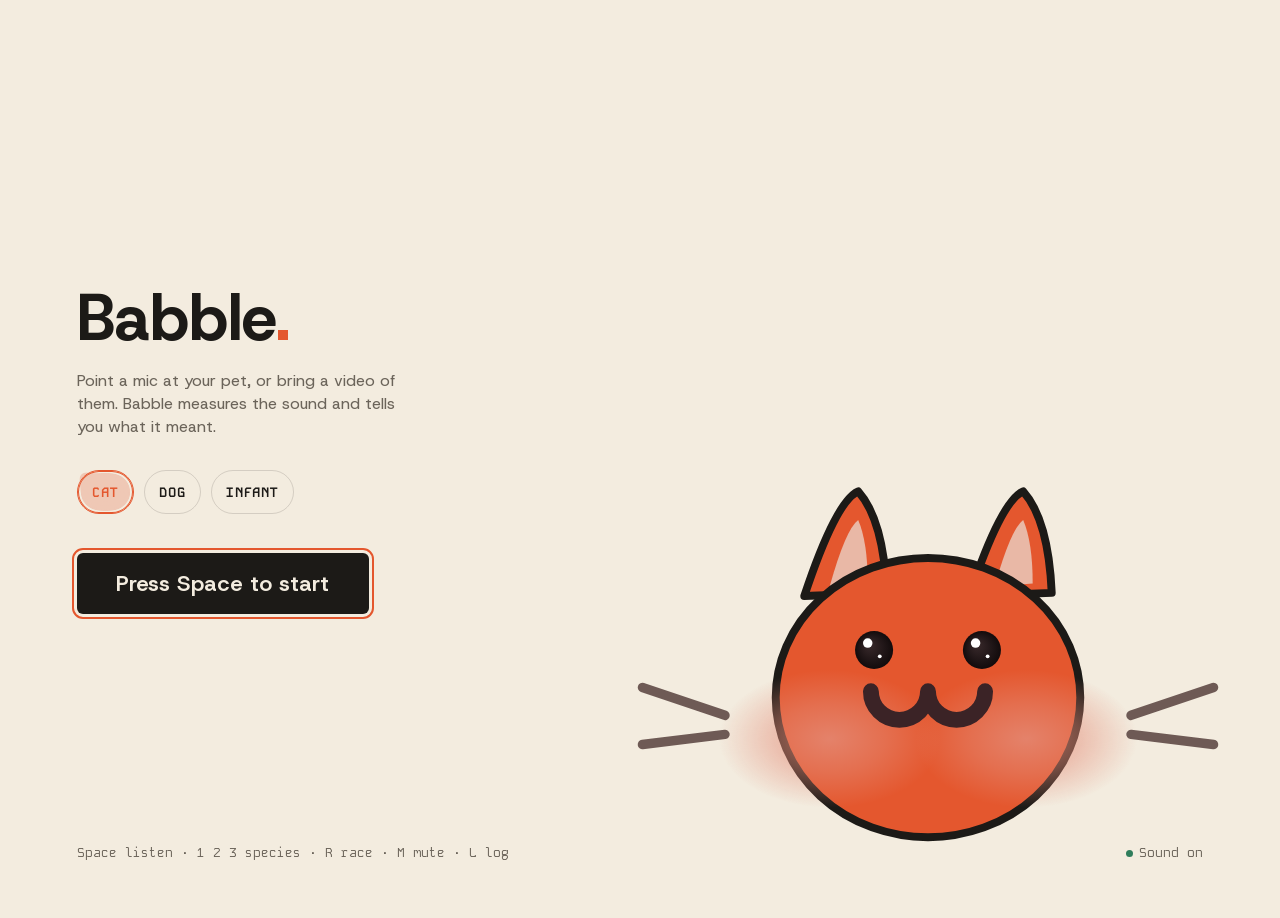
==== commit a19a1ef7: "bring your own pet: upload or drop a video, sound or photo Pets do not vocalize on command, so the m" ====
--- a/index.html
+++ b/index.html
@@ -7,6 +7,7 @@
 <link rel="stylesheet" href="css/tokens.css" />
 <link rel="stylesheet" href="css/layout.css" />
 <link rel="stylesheet" href="css/character.css" />
+<link rel="stylesheet" href="css/snapshot.css" />
 <link rel="stylesheet" href="css/captions.css" />
 <link rel="stylesheet" href="css/ribbon.css" />
 <link rel="stylesheet" href="css/telemetry.css" />
--- a/css/snapshot.css
+++ b/css/snapshot.css
@@ -0,0 +1,111 @@
+/* Snapshot card — a small print beside the character (media uploads);
+   with media present the panel splits 60/40 (see [data-media] below),
+   plus the drop overlay. */
+#character[data-media="on"] {
+  padding-right: 40%;
+}
+@media (prefers-reduced-motion: no-preference) {
+  #character {
+    transition: opacity var(--dur-3) var(--ease-out), transform 620ms var(--ease-spring),
+      padding-right var(--dur-2) var(--ease-out);
+    transition-delay: 130ms, 130ms, 0s;
+  }
+}
+.snap {
+  position: absolute;
+  right: clamp(8px, 2%, 16px);
+  top: 50%;
+  translate: 0 -50%;
+  z-index: 3;
+  width: calc(40% - 20px);
+  max-width: 190px;
+  min-width: 112px;
+  padding: 6px;
+  background: #fcfbf7;
+  border: 1px solid var(--ink);
+  box-shadow: 2px 3px 10px rgba(28, 26, 23, 0.25);
+  transform: rotate(-2deg);
+}
+.snap-in { animation: snap-in var(--dur-2) var(--ease-spring); }
+@keyframes snap-in {
+  from { transform: rotate(3deg) scale(0.9); }
+  to { transform: rotate(-2deg) scale(1); }
+}
+.snap-media {
+  width: 100%;
+  aspect-ratio: 4 / 3;
+  background: var(--paper-2);
+  overflow: hidden;
+}
+.snap-media video, .snap-media img {
+  width: 100%;
+  height: 100%;
+  object-fit: cover;
+  display: block;
+}
+.snap-cap, .snap-sub {
+  font-family: var(--font-mono);
+  font-size: 11px;
+  line-height: 1.3;
+  white-space: normal;
+  margin-top: 4px;
+}
+.snap-sub { color: var(--ink-2); margin-top: 1px; }
+.snap-x {
+  position: absolute;
+  top: -8px;
+  right: -8px;
+  width: 22px;
+  height: 22px;
+  padding: 0;
+  border: 1px solid var(--ink);
+  border-radius: 50%;
+  background: var(--paper);
+  color: var(--ink);
+  font: 12px/1 var(--font-display);
+  cursor: pointer;
+  opacity: 0;
+}
+.snap-x::before {
+  content: "";
+  position: absolute;
+  inset: -11px;
+}
+.snap-x:focus-visible {
+  outline: 2px solid var(--signal);
+  outline-offset: 1px;
+}
+.snap:hover .snap-x, .snap:focus-within .snap-x { opacity: 1; }
+@media (pointer: coarse) { .snap-x { opacity: 1; } }
+
+/* Drop overlay: full-stage "drop it here" sheet. */
+.dropz {
+  position: fixed;
+  inset: 0;
+  z-index: 40;
+  display: flex;
+  flex-direction: column;
+  align-items: center;
+  justify-content: center;
+  gap: 10px;
+  background: color-mix(in srgb, var(--paper) 92%, transparent);
+}
+.dropz-c {
+  position: absolute;
+  width: 22px;
+  height: 22px;
+  border: 2px solid var(--ink);
+}
+.dropz-c.tl { top: 14px; left: 14px; border-right: none; border-bottom: none; }
+.dropz-c.tr { top: 14px; right: 14px; border-left: none; border-bottom: none; }
+.dropz-c.bl { bottom: 14px; left: 14px; border-right: none; border-top: none; }
+.dropz-c.br { bottom: 14px; right: 14px; border-left: none; border-top: none; }
+.dropz-big {
+  font: 600 var(--step-3)/1.1 var(--font-display);
+  color: var(--ink);
+}
+.dropz-sub {
+  font-family: var(--font-mono);
+  font-size: var(--step-0);
+  color: var(--ink-2);
+}
--- a/css/captions.css
+++ b/css/captions.css
@@ -178,6 +178,7 @@
 }
 .cap-elapsed { color: var(--ink); }
 .cap-error { color: var(--warn); }
+.cap-note { color: var(--ink-2); }
 .cap-notice { color: var(--ink-2); }
 
 .cap-retry {
--- a/css/controls.css
+++ b/css/controls.css
@@ -257,8 +257,8 @@
   .ctl-main { display: none; }
   .ctl-bar {
     display: grid;
-    grid-template-columns: 1fr auto auto;
-    gap: 8px;
+    grid-template-columns: 1fr auto auto auto;
+    gap: 6px;
   }
   .ctl-listen-m { min-width: 0; width: 100%; }
   .ctl-bar .ctl-listen-m, .ctl-bar .ctl-btn { min-height: 48px; height: 48px; }
